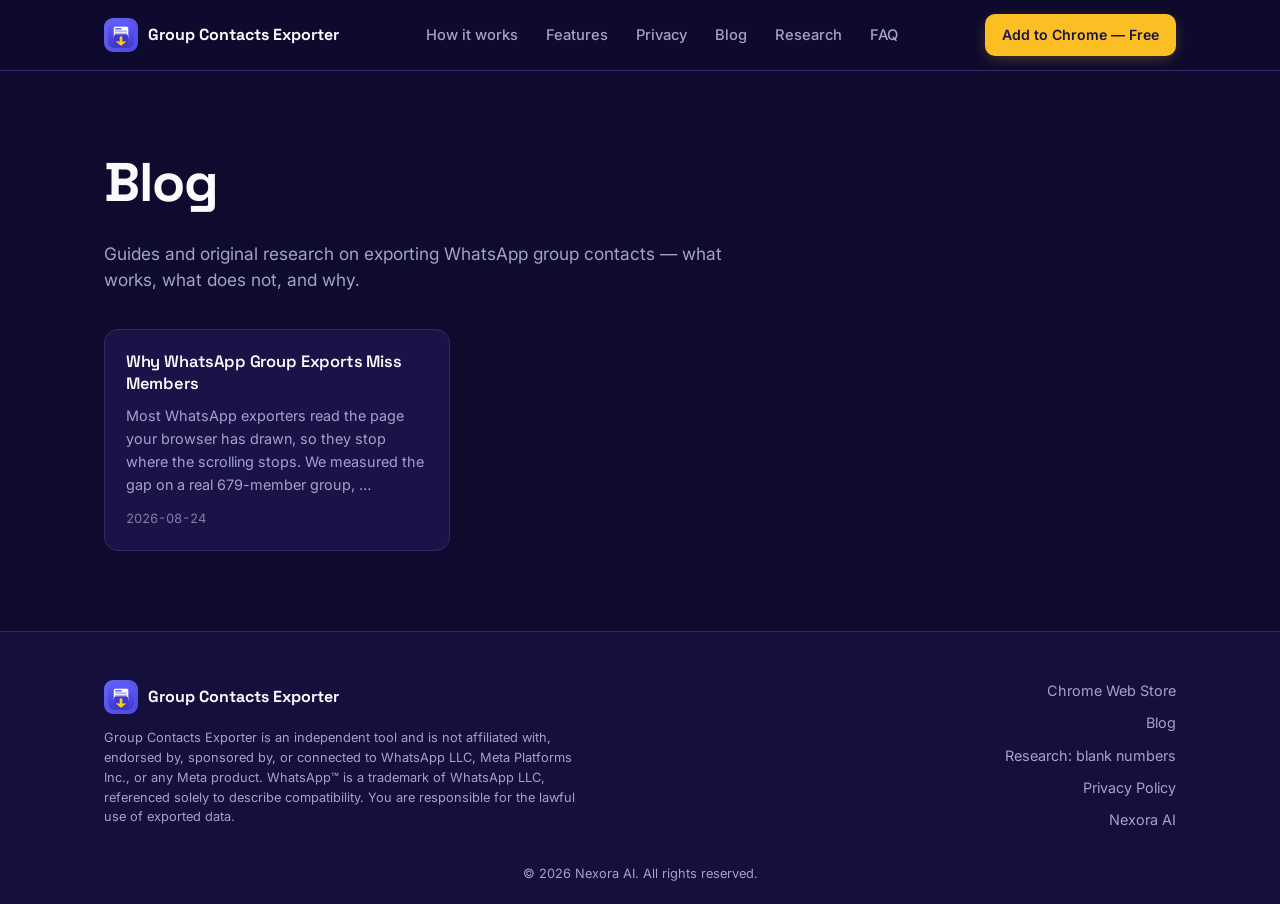
==== blog/index.html @ 2513cbe2 "Add content pipeline, llms.txt, and retarget homepage to the measured keyword cluster Competitor ben" ====
<!DOCTYPE html>
<html lang="en">
<head>
  <meta charset="UTF-8" />
  <meta name="viewport" content="width=device-width, initial-scale=1.0" />
  <title>Blog — Group Contacts Exporter</title>
  <meta name="description" content="Guides and original research on exporting WhatsApp group contacts — what works, what does not, and why." />
  <meta name="robots" content="index, follow" />
  <link rel="canonical" href="https://groupexporter.nexoraai.co.in/blog/" />

  <meta property="og:type" content="article" />
  <meta property="og:site_name" content="Group Contacts Exporter" />
  <meta property="og:title" content="Blog — Group Contacts Exporter" />
  <meta property="og:description" content="Guides and original research on exporting WhatsApp group contacts — what works, what does not, and why." />
  <meta property="og:url" content="https://groupexporter.nexoraai.co.in/blog/" />
  <meta property="og:image" content="https://groupexporter.nexoraai.co.in/assets/banner-social.webp" />
  <meta property="article:published_time" content="2026-08-24" />
  <meta property="article:modified_time" content="2026-08-24" />
  <meta name="twitter:card" content="summary_large_image" />
  <meta name="twitter:title" content="Blog" />
  <meta name="twitter:description" content="Guides and original research on exporting WhatsApp group contacts — what works, what does not, and why." />
  <meta name="twitter:image" content="https://groupexporter.nexoraai.co.in/assets/banner-social.webp" />

  <link rel="icon" href="/assets/icon.webp" type="image/webp" />
  <link rel="preconnect" href="https://fonts.googleapis.com" />
  <link rel="preconnect" href="https://fonts.gstatic.com" crossorigin />
  <link href="https://fonts.googleapis.com/css2?family=Inter:wght@400;500;600;700;800&family=Space+Grotesk:wght@600;700&display=swap" rel="stylesheet" />
  <link rel="stylesheet" href="/css/style.css" />
  <link rel="stylesheet" href="/css/post.css" />

  <script type="application/ld+json">
  {
    "@context": "https://schema.org",
    "@type": "Blog",
    "headline": "Blog",
    "description": "Guides and original research on exporting WhatsApp group contacts — what works, what does not, and why.",
    "url": "https://groupexporter.nexoraai.co.in/blog/",
    "image": "https://groupexporter.nexoraai.co.in/assets/banner-social.webp",
    "datePublished": "2026-08-24",
    "dateModified": "2026-08-24",
    "author": {
      "@type": "Organization",
      "name": "Nexora AI",
      "url": "https://nexoraai.co.in"
    },
    "publisher": {
      "@type": "Organization",
      "name": "Nexora AI",
      "url": "https://nexoraai.co.in"
    },
    "mainEntityOfPage": {
      "@type": "WebPage",
      "@id": "https://groupexporter.nexoraai.co.in/blog/"
    }
  }
  </script>
  <script type="application/ld+json">
  {
    "@context": "https://schema.org",
    "@type": "BreadcrumbList",
    "itemListElement": [
      {
        "@type": "ListItem",
        "position": 1,
        "name": "Home",
        "item": "https://groupexporter.nexoraai.co.in/"
      },
      {
        "@type": "ListItem",
        "position": 2,
        "name": "Blog",
        "item": "https://groupexporter.nexoraai.co.in/blog/"
      }
    ]
  }
  </script>
</head>
<body>

  <a class="skip-link" href="#main">Skip to main content</a>

  <header class="site-header">
    <div class="container nav-inner">
      <a href="/" class="brand" aria-label="Group Contacts Exporter home">
        <span class="brand-mark"><img src="/assets/icon.webp" alt="" width="34" height="34" /></span>
        <span class="brand-name">Group Contacts Exporter</span>
      </a>
      <nav class="nav-links" aria-label="Primary">
        <a href="/#how-it-works">How it works</a>
        <a href="/#features">Features</a>
        <a href="/#privacy">Privacy</a>
        <a href="/blog/">Blog</a>
        <a href="/whatsapp-group-export-blank-numbers.html">Research</a>
        <a href="/#faq">FAQ</a>
      </nav>
      <a class="btn btn-primary btn-small" href="https://chromewebstore.google.com/detail/group-contacts-exporter-%E2%80%94/kmegeibfadlmgejfedidcamnbljekkkp" target="_blank" rel="noopener">Add to Chrome — Free</a>
    </div>
  </header>

  <main id="main">
    <section class="section">
      <div class="container">
        <h1>Blog</h1>
        <p class="lede">Guides and original research on exporting WhatsApp group contacts — what works, what does not, and why.</p>
        <div class="post-grid"><a class="post-card" href="/blog/whatsapp-group-export-missing-members.html"><h3>Why WhatsApp Group Exports Miss Members</h3><p>Most WhatsApp exporters read the page your browser has drawn, so they stop where the scrolling stops. We measured the gap on a real 679-member group, …</p><span class="post-date">2026-08-24</span></a></div>
      </div>
    </section>
  </main>
  <footer class="site-footer">
    <div class="container footer-inner">
      <div>
        <a href="/" class="brand">
          <span class="brand-mark"><img src="/assets/icon.webp" alt="" width="34" height="34" /></span>
          <span class="brand-name">Group Contacts Exporter</span>
        </a>
        <p class="footer-disclaimer">
          Group Contacts Exporter is an independent tool and is not affiliated with, endorsed by, sponsored by, or connected to WhatsApp LLC, Meta Platforms Inc., or any Meta product. WhatsApp™ is a trademark of WhatsApp LLC, referenced solely to describe compatibility. You are responsible for the lawful use of exported data.
        </p>
      </div>
      <div class="footer-links">
        <a href="https://chromewebstore.google.com/detail/group-contacts-exporter-%E2%80%94/kmegeibfadlmgejfedidcamnbljekkkp" target="_blank" rel="noopener">Chrome Web Store</a>
        <a href="/blog/">Blog</a>
        <a href="/whatsapp-group-export-blank-numbers.html">Research: blank numbers</a>
        <a href="/privacy-policy.html">Privacy Policy</a>
        <a href="https://nexoraai.co.in" target="_blank" rel="noopener">Nexora AI</a>
      </div>
    </div>
    <p class="footer-copy">&copy; <span id="year"></span> Nexora AI. All rights reserved.</p>
  </footer>

  <script>document.getElementById('year').textContent = new Date().getFullYear();</script>
</body>
</html>
---- css/style.css ----
:root {
  --bg: #0e0b2e;
  --bg-alt: #150f3d;
  --surface: #1a1347;
  --border: #322a63;
  --text: #e6e3fb;
  --text-dim: #a5a0cc;
  --accent: #fbbf24;
  --accent-2: #818cf8;
  --accent-grad: linear-gradient(135deg, #6366f1, #4f46e5);
  --radius: 14px;
  --max-w: 1120px;
  --font-heading: "Space Grotesk", "Inter", system-ui, sans-serif;
  --font-body: "Inter", system-ui, sans-serif;
}

* { box-sizing: border-box; }

html { scroll-behavior: smooth; }

body {
  margin: 0;
  background: var(--bg);
  color: var(--text);
  font-family: var(--font-body);
  line-height: 1.55;
  -webkit-font-smoothing: antialiased;
}

h1, h2, h3 {
  font-family: var(--font-heading);
  color: #f8fafc;
  line-height: 1.15;
  letter-spacing: -0.02em;
  margin: 0 0 0.5em;
}

h1 { font-size: clamp(2.1rem, 4.8vw, 3.4rem); font-weight: 700; }
h2 { font-size: clamp(1.6rem, 3vw, 2.3rem); font-weight: 700; letter-spacing: -0.015em; }
h3 { font-size: 1.15rem; font-weight: 600; letter-spacing: -0.01em; }

p { color: var(--text-dim); margin: 0 0 1em; }

a { color: inherit; text-decoration: none; }

.container {
  max-width: var(--max-w);
  margin: 0 auto;
  padding: 0 24px;
}

.skip-link {
  position: absolute;
  left: -9999px;
  top: 0;
  background: var(--accent);
  color: #02150a;
  padding: 10px 16px;
  border-radius: 8px;
  z-index: 100;
}
.skip-link:focus { left: 16px; top: 16px; }

/* Header */
.site-header {
  position: sticky;
  top: 0;
  z-index: 50;
  backdrop-filter: blur(10px);
  background: rgba(14, 11, 46, 0.8);
  border-bottom: 1px solid var(--border);
}

.nav-inner {
  display: flex;
  align-items: center;
  justify-content: space-between;
  gap: 24px;
  padding-top: 14px;
  padding-bottom: 14px;
}

.brand {
  display: flex;
  align-items: center;
  gap: 10px;
  font-family: var(--font-heading);
  font-weight: 700;
  color: #f8fafc;
  white-space: nowrap;
}

.brand-mark {
  display: inline-flex;
  align-items: center;
  justify-content: center;
  width: 34px;
  height: 34px;
  border-radius: 9px;
  overflow: hidden;
  background: var(--accent-grad);
  color: #fff;
  font-size: 0.8rem;
  font-weight: 800;
  letter-spacing: -0.02em;
}
.brand-mark img { width: 100%; height: 100%; object-fit: cover; }

.nav-links {
  display: flex;
  gap: 28px;
  flex: 1;
  justify-content: center;
}

.nav-links a {
  color: var(--text-dim);
  font-size: 0.92rem;
  font-weight: 500;
  transition: color 0.15s ease;
}
.nav-links a:hover { color: var(--text); }

/* Buttons */
.btn {
  display: inline-flex;
  align-items: center;
  justify-content: center;
  gap: 8px;
  border-radius: 10px;
  font-weight: 600;
  cursor: pointer;
  border: 1px solid transparent;
  transition: transform 0.15s ease, box-shadow 0.15s ease, background 0.15s ease;
  white-space: nowrap;
}

.btn-primary {
  background: var(--accent);
  color: #1a1347;
  box-shadow: 0 4px 16px -4px rgba(251, 191, 36, 0.35);
}
.btn-primary:hover { transform: translateY(-2px); box-shadow: 0 10px 28px -6px rgba(251, 191, 36, 0.5); }
.btn-primary:active { transform: translateY(0); box-shadow: 0 4px 12px -4px rgba(251, 191, 36, 0.4); }

.btn-ghost {
  background: transparent;
  color: var(--text);
  border-color: var(--border);
}
.btn-ghost:hover { border-color: var(--accent-2); color: #fff; transform: translateY(-2px); }
.btn-ghost:active { transform: translateY(0); }

.btn-small { padding: 9px 16px; font-size: 0.88rem; }
.btn-large { padding: 14px 26px; font-size: 1rem; }

/* Hero */
.hero {
  padding: 64px 0 48px;
  background:
    radial-gradient(circle at 15% 20%, rgba(99, 102, 241, 0.2), transparent 45%),
    radial-gradient(circle at 85% 10%, rgba(251, 191, 36, 0.12), transparent 45%);
}

.hero-inner {
  display: grid;
  grid-template-columns: 1.05fr 0.95fr;
  gap: 48px;
  align-items: center;
}

.eyebrow {
  color: var(--accent);
  font-weight: 700;
  font-size: 0.82rem;
  letter-spacing: 0.06em;
  text-transform: uppercase;
  margin-bottom: 14px;
}

.hero-sub { font-size: 1.08rem; max-width: 52ch; }

.hero-cta {
  display: flex;
  flex-wrap: wrap;
  gap: 14px;
  margin: 28px 0 22px;
}

.trust-row {
  display: flex;
  flex-wrap: wrap;
  gap: 10px 22px;
  list-style: none;
  padding: 0;
  margin: 0;
  color: var(--text-dim);
  font-size: 0.9rem;
}
.trust-row li { display: flex; align-items: center; gap: 8px; }
.trust-row li::before {
  content: "✓";
  color: var(--accent);
  font-weight: 800;
}

/* Hero visual */
.hero-visual { display: flex; justify-content: center; align-items: center; }

/* App popup mockup (live HTML/CSS, matches the real extension UI) */
.app-mock {
  width: 100%;
  max-width: 360px;
  background: var(--accent-grad);
  border-radius: 20px;
  padding: 22px;
  box-shadow: 0 30px 80px -20px rgba(0,0,0,0.6);
}
.app-mock-head {
  display: flex;
  align-items: center;
  gap: 10px;
  color: #fff;
  margin-bottom: 16px;
}
.app-mock-icon {
  width: 30px;
  height: 30px;
  border-radius: 8px;
  overflow: hidden;
  flex-shrink: 0;
  box-shadow: 0 2px 8px rgba(0,0,0,0.25);
}
.app-mock-icon img { width: 100%; height: 100%; display: block; }
.app-mock-head strong { display: block; font-family: var(--font-heading); font-size: 1rem; }
.app-mock-head span { display: block; font-size: 0.72rem; color: rgba(255,255,255,0.75); }

.app-mock-body { display: flex; flex-direction: column; gap: 10px; }

.app-field {
  background: #fff;
  border-radius: 10px;
  padding: 10px 14px;
  display: flex;
  flex-direction: column;
  gap: 2px;
}
.app-field-label { font-size: 0.68rem; color: #8b87a8; }
.app-field-value { font-size: 0.88rem; font-weight: 700; color: #3730a3; }

.app-status {
  background: #fff;
  border-radius: 10px;
  padding: 10px 14px;
  display: flex;
  align-items: flex-start;
  gap: 10px;
  font-size: 0.78rem;
  color: #1e1b4b;
  font-weight: 600;
  line-height: 1.4;
}
.app-check {
  width: 22px;
  height: 22px;
  min-width: 22px;
  border-radius: 50%;
  background: #e0e0fb;
  color: #4f46e5;
  display: flex;
  align-items: center;
  justify-content: center;
  font-size: 0.7rem;
  font-weight: 800;
}

.app-picker {
  background: #fff;
  border-radius: 10px;
  padding: 12px 14px;
}
.app-picker-head {
  display: flex;
  justify-content: space-between;
  font-size: 0.65rem;
  font-weight: 700;
  color: #8b87a8;
  letter-spacing: 0.03em;
  margin-bottom: 8px;
}
.app-refresh { color: #4f46e5; }
.app-search {
  background: #f4f3fb;
  border: 1px solid #e5e3f5;
  border-radius: 7px;
  padding: 7px 10px;
  font-size: 0.76rem;
  color: #a5a0cc;
  margin-bottom: 8px;
}
.app-select {
  border: 1px solid #e5e3f5;
  border-radius: 7px;
  padding: 7px 10px;
  font-size: 0.76rem;
  font-weight: 700;
  color: #3730a3;
  display: flex;
  justify-content: space-between;
  margin-bottom: 8px;
}
.app-select span { color: #8b87a8; font-weight: 400; }
.app-note { font-size: 0.65rem; color: #8b87a8; line-height: 1.4; margin: 0 0 8px; }
.app-check-row {
  display: flex;
  align-items: center;
  gap: 8px;
  font-size: 0.76rem;
  color: #3f3a5c;
  margin-bottom: 6px;
}
.app-box {
  width: 14px;
  height: 14px;
  border: 1.5px solid #cfcbe8;
  border-radius: 4px;
  flex-shrink: 0;
}

.app-btn-primary {
  background: rgba(255,255,255,0.28);
  color: #fff;
  border: 1px solid rgba(255,255,255,0.35);
  border-radius: 10px;
  padding: 12px;
  text-align: center;
  font-weight: 700;
  font-size: 0.88rem;
}
.app-hint {
  color: rgba(255,255,255,0.7);
  font-size: 0.68rem;
  text-align: center;
  margin: 0;
}
.app-hint b { color: #fff; }
.app-btn-row { display: flex; gap: 8px; margin-top: 2px; }
.app-btn-coffee, .app-btn-feedback {
  flex: 1;
  text-align: center;
  border-radius: 9px;
  padding: 9px;
  font-size: 0.76rem;
  font-weight: 700;
}
.app-btn-coffee { background: var(--accent); color: #1a1347; }
.app-btn-feedback { background: rgba(255,255,255,0.18); color: #fff; }

.app-mock-wide { max-width: 420px; }
.app-progress {
  background: #fff;
  border-radius: 10px;
  padding: 10px 14px;
  text-align: center;
}
.app-progress-bar {
  height: 7px;
  border-radius: 4px;
  background: #eceafb;
  overflow: hidden;
  margin-bottom: 6px;
}
.app-progress-bar span {
  display: block;
  height: 100%;
  background: var(--accent-grad);
  border-radius: 4px;
}
.app-progress p { margin: 0; font-size: 0.72rem; color: #8b87a8; }
.app-stat-row { display: flex; gap: 10px; }
.app-stat {
  flex: 1;
  background: #fff;
  border-radius: 10px;
  padding: 10px 14px;
  text-align: center;
}
.app-stat span { display: block; font-size: 0.68rem; color: #8b87a8; margin-bottom: 2px; }
.app-stat b { display: block; font-size: 1.3rem; color: #4f46e5; font-family: var(--font-heading); }

/* Who strip */
.who-strip {
  border-top: 1px solid var(--border);
  border-bottom: 1px solid var(--border);
  padding: 18px 0;
  background: var(--bg-alt);
}
.who-strip-inner {
  display: flex;
  flex-wrap: wrap;
  justify-content: center;
  gap: 14px 32px;
  color: var(--text-dim);
  font-size: 0.86rem;
  font-weight: 500;
}
.who-item {
  display: flex;
  align-items: center;
  gap: 8px;
}
.who-item svg {
  width: 18px;
  height: 18px;
  color: var(--accent-2);
  flex-shrink: 0;
}

/* Proof strip */
.proof-strip {
  border-bottom: 1px solid var(--border);
  padding: 36px 0;
  background: var(--bg);
}
.proof-inner {
  display: grid;
  grid-template-columns: repeat(4, 1fr);
  gap: 24px;
}
.proof-item {
  text-align: center;
  padding: 0 12px;
}
.proof-num {
  display: block;
  font-family: var(--font-heading);
  font-size: 2rem;
  font-weight: 700;
  background: var(--accent-grad);
  -webkit-background-clip: text;
  background-clip: text;
  -webkit-text-fill-color: transparent;
  color: var(--accent-2);
  margin-bottom: 6px;
}
.proof-label {
  display: block;
  font-size: 0.82rem;
  color: var(--text-dim);
  line-height: 1.4;
}

/* Sections */
.section { padding: 80px 0; position: relative; }
.section-alt {
  background:
    radial-gradient(circle at 1px 1px, rgba(129, 140, 248, 0.16) 1px, transparent 0),
    var(--bg-alt);
  background-size: 28px 28px;
}
.section-sub { font-size: 1.02rem; margin-bottom: 40px; max-width: 56ch; }

/* How it works */
.how-grid {
  display: grid;
  grid-template-columns: 1.1fr 0.9fr;
  gap: 48px;
  align-items: center;
}
.how-shot { max-width: 100%; }

/* Steps */
.steps {
  list-style: none;
  margin: 0;
  padding: 0;
  display: grid;
  grid-template-columns: repeat(4, 1fr);
  gap: 24px;
}
.steps-stacked { grid-template-columns: 1fr; gap: 16px; }
.step {
  background: var(--surface);
  border: 1px solid var(--border);
  border-radius: var(--radius);
  padding: 24px 20px;
  transition: transform 0.2s ease, border-color 0.2s ease, box-shadow 0.2s ease;
}
.step:hover {
  transform: translateY(-3px);
  border-color: var(--accent-2);
  box-shadow: 0 12px 30px -14px rgba(99, 102, 241, 0.5);
}
.step-num {
  display: inline-flex;
  align-items: center;
  justify-content: center;
  width: 34px;
  height: 34px;
  border-radius: 9px;
  background: var(--accent-grad);
  color: #fff;
  font-weight: 800;
  font-family: var(--font-heading);
  margin-bottom: 14px;
}
.step p { margin: 0; font-size: 0.92rem; }

/* Features */
.feature-grid {
  display: grid;
  grid-template-columns: repeat(3, 1fr);
  gap: 20px;
}
.feature-card {
  background: var(--surface);
  border: 1px solid var(--border);
  border-radius: var(--radius);
  padding: 26px 22px;
  transition: transform 0.2s ease, border-color 0.2s ease, box-shadow 0.2s ease;
}
.feature-card:hover {
  transform: translateY(-3px);
  border-color: var(--accent-2);
  box-shadow: 0 12px 30px -14px rgba(99, 102, 241, 0.5);
}
.feature-card p { margin: 0; font-size: 0.92rem; }
.feature-card-media img {
  width: 100%;
  height: auto;
  border-radius: 10px;
  margin-bottom: 16px;
  display: block;
}

/* Stat mockup (big-number card) */
.stat-mock {
  background: var(--bg);
  border: 1px solid var(--border);
  border-radius: 10px;
  padding: 18px 16px;
  margin-bottom: 16px;
}
.stat-mock-num {
  display: block;
  font-family: var(--font-heading);
  font-size: 2.4rem;
  font-weight: 700;
  color: var(--accent-2);
  line-height: 1;
}
.stat-mock-label { display: block; font-size: 0.76rem; color: var(--text-dim); margin: 4px 0 12px; }
.stat-mock-pills { display: flex; flex-wrap: wrap; gap: 6px; }
.stat-mock-pills span {
  background: var(--surface);
  border: 1px solid var(--border);
  border-radius: 999px;
  padding: 4px 10px;
  font-size: 0.7rem;
  color: var(--text);
}

/* CSV table mockup */
.csv-mock {
  width: 100%;
  border-collapse: collapse;
  margin-bottom: 16px;
  border-radius: 10px;
  overflow: hidden;
  font-size: 0.74rem;
}
.csv-mock th {
  background: var(--accent-grad);
  color: #fff;
  text-align: left;
  padding: 8px 10px;
  font-weight: 700;
}
.csv-mock td {
  background: var(--bg);
  padding: 7px 10px;
  color: var(--text-dim);
  border-top: 1px solid var(--border);
}
.csv-mock td:first-child { color: var(--text); font-weight: 600; }

/* Privacy */
.privacy-section { background: var(--bg-alt); }
.privacy-inner {
  display: grid;
  grid-template-columns: 1.1fr 0.9fr;
  gap: 48px;
  align-items: center;
}
.shield-mock {
  display: flex;
  justify-content: center;
}
.shield-mock svg {
  width: 100%;
  max-width: 220px;
  height: auto;
  filter: drop-shadow(0 20px 40px rgba(99, 102, 241, 0.3));
}
.privacy-list {
  list-style: none;
  padding: 0;
  margin: 0 0 20px;
  display: grid;
  gap: 10px;
  color: var(--text);
  font-weight: 500;
  font-size: 0.94rem;
}
.privacy-list li { display: flex; gap: 10px; align-items: flex-start; }
.privacy-list li::before { content: "🔒"; }

.link-underline {
  color: var(--accent-2);
  font-weight: 600;
  text-decoration: underline;
  text-underline-offset: 4px;
}

/* FAQ */
.faq-list { display: grid; gap: 12px; max-width: 760px; }
.faq-item {
  background: var(--surface);
  border: 1px solid var(--border);
  border-radius: 12px;
  padding: 16px 20px;
}
.faq-item summary {
  cursor: pointer;
  font-weight: 600;
  color: #f8fafc;
  list-style: none;
}
.faq-item summary::-webkit-details-marker { display: none; }
.faq-item summary::after {
  content: "+";
  float: right;
  color: var(--accent);
  font-weight: 800;
}
.faq-item[open] summary::after { content: "−"; }
.faq-item p { margin: 12px 0 0; font-size: 0.94rem; }

/* Contact / feedback form */
.contact-inner {
  display: grid;
  grid-template-columns: 0.85fr 1.15fr;
  gap: 48px;
  align-items: start;
}
.contact-form {
  background: var(--surface);
  border: 1px solid var(--border);
  border-radius: var(--radius);
  padding: 28px;
  display: flex;
  flex-direction: column;
  gap: 16px;
}
.contact-row {
  display: grid;
  grid-template-columns: 1fr 1fr;
  gap: 16px;
}
.contact-form label {
  display: flex;
  flex-direction: column;
  gap: 6px;
  font-size: 0.82rem;
  color: var(--text-dim);
  font-weight: 600;
}
.contact-form input,
.contact-form select,
.contact-form textarea {
  background: var(--bg);
  border: 1px solid var(--border);
  border-radius: 9px;
  padding: 10px 12px;
  color: var(--text);
  font-family: var(--font-body);
  font-size: 0.9rem;
  resize: vertical;
}
.contact-form input:focus,
.contact-form select:focus,
.contact-form textarea:focus {
  outline: none;
  border-color: var(--accent-2);
}
.contact-form .btn { align-self: flex-start; }
.contact-status {
  font-size: 0.82rem;
  color: var(--text-dim);
  margin: 0;
  min-height: 1.2em;
}
.contact-status-success { color: #4ade80; }
.contact-status-error { color: #f87171; }

/* Final CTA */
.final-cta {
  padding: 90px 0;
  text-align: center;
  background:
    radial-gradient(circle at 50% 0%, rgba(99, 102, 241, 0.22), transparent 60%);
  border-top: 1px solid var(--border);
}
.final-cta-inner { max-width: 620px; margin: 0 auto; }
.final-cta p { margin-bottom: 30px; font-size: 1.05rem; }

/* Footer */
.site-footer {
  border-top: 1px solid var(--border);
  padding: 48px 0 20px;
  background: var(--bg-alt);
}
.footer-inner {
  display: grid;
  grid-template-columns: 1.4fr 1fr;
  gap: 40px;
  margin-bottom: 24px;
}
.footer-disclaimer {
  margin-top: 14px;
  font-size: 0.8rem;
  color: var(--text-dim);
  max-width: 60ch;
}
.footer-links {
  display: flex;
  flex-direction: column;
  gap: 10px;
  align-items: flex-end;
  font-size: 0.9rem;
  color: var(--text-dim);
}
.footer-links a:hover { color: var(--text); }
.footer-copy {
  text-align: center;
  font-size: 0.8rem;
  color: var(--text-dim);
  margin: 0;
}

/* Responsive */
@media (max-width: 920px) {
  .hero-inner { grid-template-columns: 1fr; }
  .hero-visual { order: -1; }
  .how-grid { grid-template-columns: 1fr; }
  .how-shot { order: -1; max-width: 420px; margin: 0 auto; }
  .privacy-inner { grid-template-columns: 1fr; }
  .shield-mock { order: -1; }
  .steps { grid-template-columns: repeat(2, 1fr); }
  .feature-grid { grid-template-columns: repeat(2, 1fr); }
  .proof-inner { grid-template-columns: repeat(2, 1fr); gap: 28px 16px; }
  .contact-inner { grid-template-columns: 1fr; }
  .footer-inner { grid-template-columns: 1fr; }
  .footer-links { align-items: flex-start; }
}

@media (max-width: 640px) {
  .nav-links { display: none; }
  .steps { grid-template-columns: 1fr; }
  .feature-grid { grid-template-columns: 1fr; }
  .proof-inner { grid-template-columns: 1fr; }
  .contact-row { grid-template-columns: 1fr; }
  .who-strip-inner { gap: 10px 16px; }
}
---- css/post.css ----
/* post.css — long-form article and blog index styles.
   Loads after style.css and reuses its tokens. Generated pages only. */

.prose { max-width: 760px; margin: 0 auto; }

.prose p,
.prose li { color: var(--text-dim); line-height: 1.75; }

.prose h2 {
  font-family: var(--font-heading);
  color: var(--text);
  margin: 2.6rem 0 .8rem;
  font-size: clamp(1.4rem, 2.4vw, 1.6rem);
  scroll-margin-top: 90px;
}

.prose h3 {
  font-family: var(--font-heading);
  color: var(--text);
  margin: 1.9rem 0 .6rem;
  font-size: 1.14rem;
}

.prose strong { color: var(--text); }

.prose code {
  background: var(--surface);
  border: 1px solid var(--border);
  border-radius: 5px;
  padding: .1em .4em;
  font-size: .9em;
}

.prose ul,
.prose ol { padding-left: 1.2rem; margin: 1rem 0; }
.prose li { margin: .45rem 0; }

.prose-rule {
  border: 0;
  border-top: 1px solid var(--border);
  margin: 2.6rem 0;
}

/* Breadcrumb + byline ---------------------------------------------------- */

.crumbs {
  font-size: .87rem;
  color: var(--text-dim);
  margin-bottom: 1.1rem;
}
.crumbs a { color: var(--accent-2); }
.crumbs a:hover { text-decoration: underline; }
.crumbs span { opacity: .5; margin: 0 .35rem; }

.meta-line {
  color: var(--text-dim);
  font-size: .9rem;
  margin-bottom: 1.8rem;
}

.lede {
  color: var(--text-dim);
  font-size: 1.08rem;
  max-width: 660px;
  margin-bottom: 2.2rem;
}

/* Tables ----------------------------------------------------------------- */

.data-table-wrap {
  overflow-x: auto;
  margin: 1.5rem 0;
  -webkit-overflow-scrolling: touch;
}

.data-table {
  width: 100%;
  border-collapse: collapse;
  font-size: .94rem;
  min-width: 460px;
}

.data-table th,
.data-table td {
  padding: .7rem .9rem;
  text-align: left;
  border-bottom: 1px solid var(--border);
  vertical-align: top;
}

.data-table th {
  color: var(--text);
  font-family: var(--font-heading);
  font-size: .8rem;
  text-transform: uppercase;
  letter-spacing: .045em;
  white-space: nowrap;
}

.data-table td { color: var(--text-dim); }
.data-table tbody tr:last-child td { border-bottom: 0; }

/* Pull quote / key point ------------------------------------------------- */

.keytake {
  background: var(--surface);
  border: 1px solid var(--border);
  border-left: 3px solid var(--accent);
  border-radius: var(--radius);
  padding: 1.15rem 1.4rem;
  margin: 1.8rem 0;
}

.keytake p {
  color: var(--text);
  margin: 0;
  font-size: 1.02rem;
  line-height: 1.65;
}

/* In-article CTA --------------------------------------------------------- */

.post-cta {
  background: var(--bg-alt);
  border: 1px solid var(--border);
  border-radius: var(--radius);
  padding: 1.7rem;
  margin: 2.8rem 0;
  text-align: center;
}

.post-cta p {
  color: var(--text);
  max-width: 52ch;
  margin: 0 auto 1.2rem;
}

/* Post grid — blog index and related ------------------------------------- */

.post-grid {
  display: grid;
  grid-template-columns: repeat(auto-fill, minmax(268px, 1fr));
  gap: 1.1rem;
  margin: 1.5rem 0 0;
}

.post-card {
  display: block;
  background: var(--surface);
  border: 1px solid var(--border);
  border-radius: var(--radius);
  padding: 1.3rem;
  transition: border-color .18s ease, transform .18s ease;
}

.post-card:hover {
  border-color: var(--accent-2);
  transform: translateY(-2px);
}

.post-card h3 {
  margin: 0 0 .5rem;
  font-size: 1.03rem;
  line-height: 1.35;
}

.post-card p {
  margin: 0;
  font-size: .9rem;
  color: var(--text-dim);
  line-height: 1.6;
}

.post-date {
  display: block;
  margin-top: .85rem;
  font-size: .8rem;
  color: var(--text-dim);
  opacity: .75;
  font-variant-numeric: tabular-nums;
}

/* The generated FAQ block sits inside .prose, which is narrower than the
   homepage section it was designed for. */
.prose .faq-list { margin-top: 1rem; }

@media (max-width: 640px) {
  .post-cta { padding: 1.3rem; }
  .prose h2 { margin-top: 2.1rem; }
}
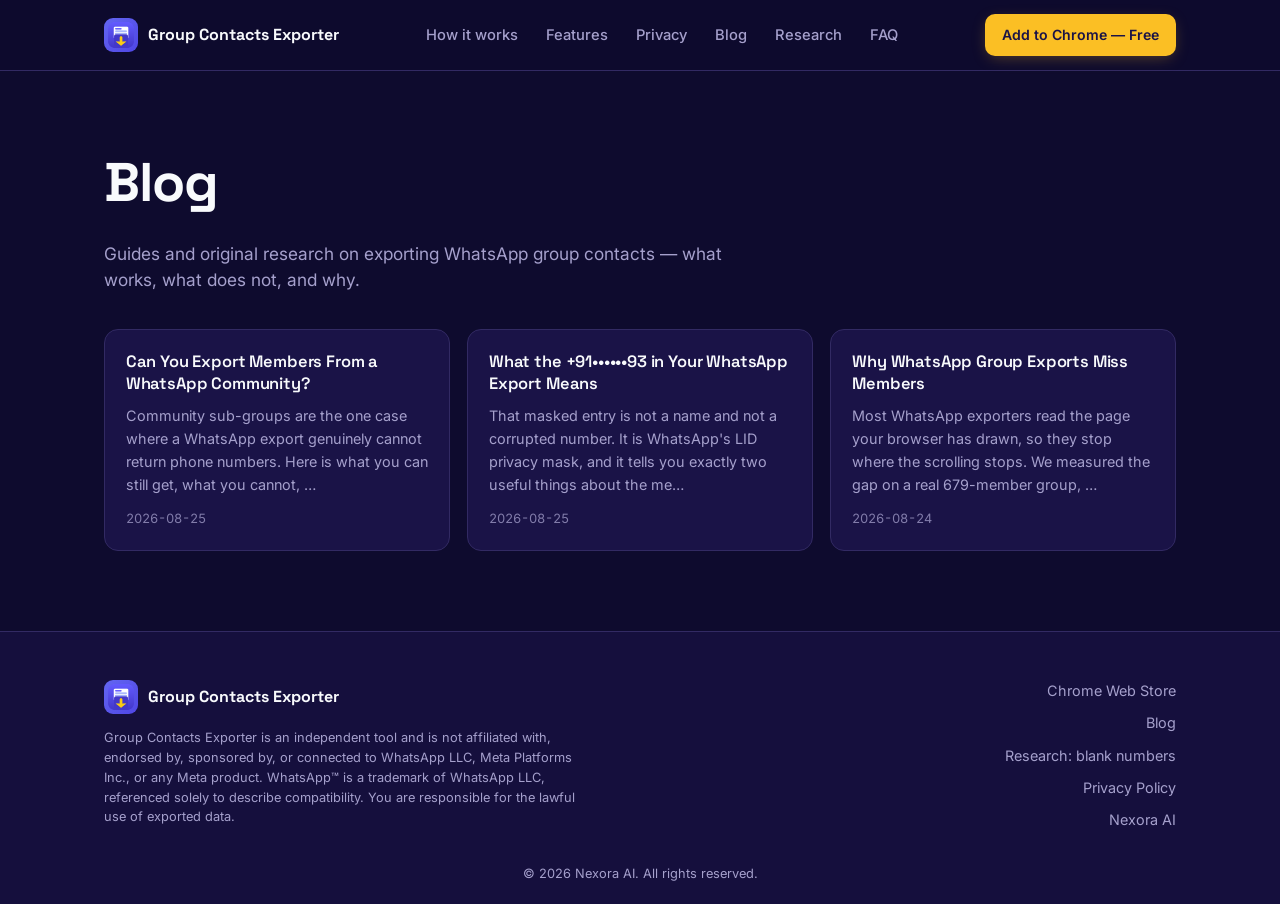
==== commit 5c18c32d: "Add two moat posts on the LID privacy mask and WhatsApp Communities Both run on the IndexedDB census" ====
--- a/blog/index.html
+++ b/blog/index.html
@@ -14,8 +14,8 @@
   <meta property="og:description" content="Guides and original research on exporting WhatsApp group contacts — what works, what does not, and why." />
   <meta property="og:url" content="https://groupexporter.nexoraai.co.in/blog/" />
   <meta property="og:image" content="https://groupexporter.nexoraai.co.in/assets/banner-social.webp" />
-  <meta property="article:published_time" content="2026-08-24" />
-  <meta property="article:modified_time" content="2026-08-24" />
+  <meta property="article:published_time" content="2026-08-25" />
+  <meta property="article:modified_time" content="2026-08-25" />
   <meta name="twitter:card" content="summary_large_image" />
   <meta name="twitter:title" content="Blog" />
   <meta name="twitter:description" content="Guides and original research on exporting WhatsApp group contacts — what works, what does not, and why." />
@@ -36,8 +36,8 @@
     "description": "Guides and original research on exporting WhatsApp group contacts — what works, what does not, and why.",
     "url": "https://groupexporter.nexoraai.co.in/blog/",
     "image": "https://groupexporter.nexoraai.co.in/assets/banner-social.webp",
-    "datePublished": "2026-08-24",
-    "dateModified": "2026-08-24",
+    "datePublished": "2026-08-25",
+    "dateModified": "2026-08-25",
     "author": {
       "@type": "Organization",
       "name": "Nexora AI",
@@ -102,7 +102,7 @@
       <div class="container">
         <h1>Blog</h1>
         <p class="lede">Guides and original research on exporting WhatsApp group contacts — what works, what does not, and why.</p>
-        <div class="post-grid"><a class="post-card" href="/blog/whatsapp-group-export-missing-members.html"><h3>Why WhatsApp Group Exports Miss Members</h3><p>Most WhatsApp exporters read the page your browser has drawn, so they stop where the scrolling stops. We measured the gap on a real 679-member group, …</p><span class="post-date">2026-08-24</span></a></div>
+        <div class="post-grid"><a class="post-card" href="/blog/export-whatsapp-community-members.html"><h3>Can You Export Members From a WhatsApp Community?</h3><p>Community sub-groups are the one case where a WhatsApp export genuinely cannot return phone numbers. Here is what you can still get, what you cannot, …</p><span class="post-date">2026-08-25</span></a><a class="post-card" href="/blog/whatsapp-lid-privacy-mask.html"><h3>What the +91••••••93 in Your WhatsApp Export Means</h3><p>That masked entry is not a name and not a corrupted number. It is WhatsApp's LID privacy mask, and it tells you exactly two useful things about the me…</p><span class="post-date">2026-08-25</span></a><a class="post-card" href="/blog/whatsapp-group-export-missing-members.html"><h3>Why WhatsApp Group Exports Miss Members</h3><p>Most WhatsApp exporters read the page your browser has drawn, so they stop where the scrolling stops. We measured the gap on a real 679-member group, …</p><span class="post-date">2026-08-24</span></a></div>
       </div>
     </section>
   </main>
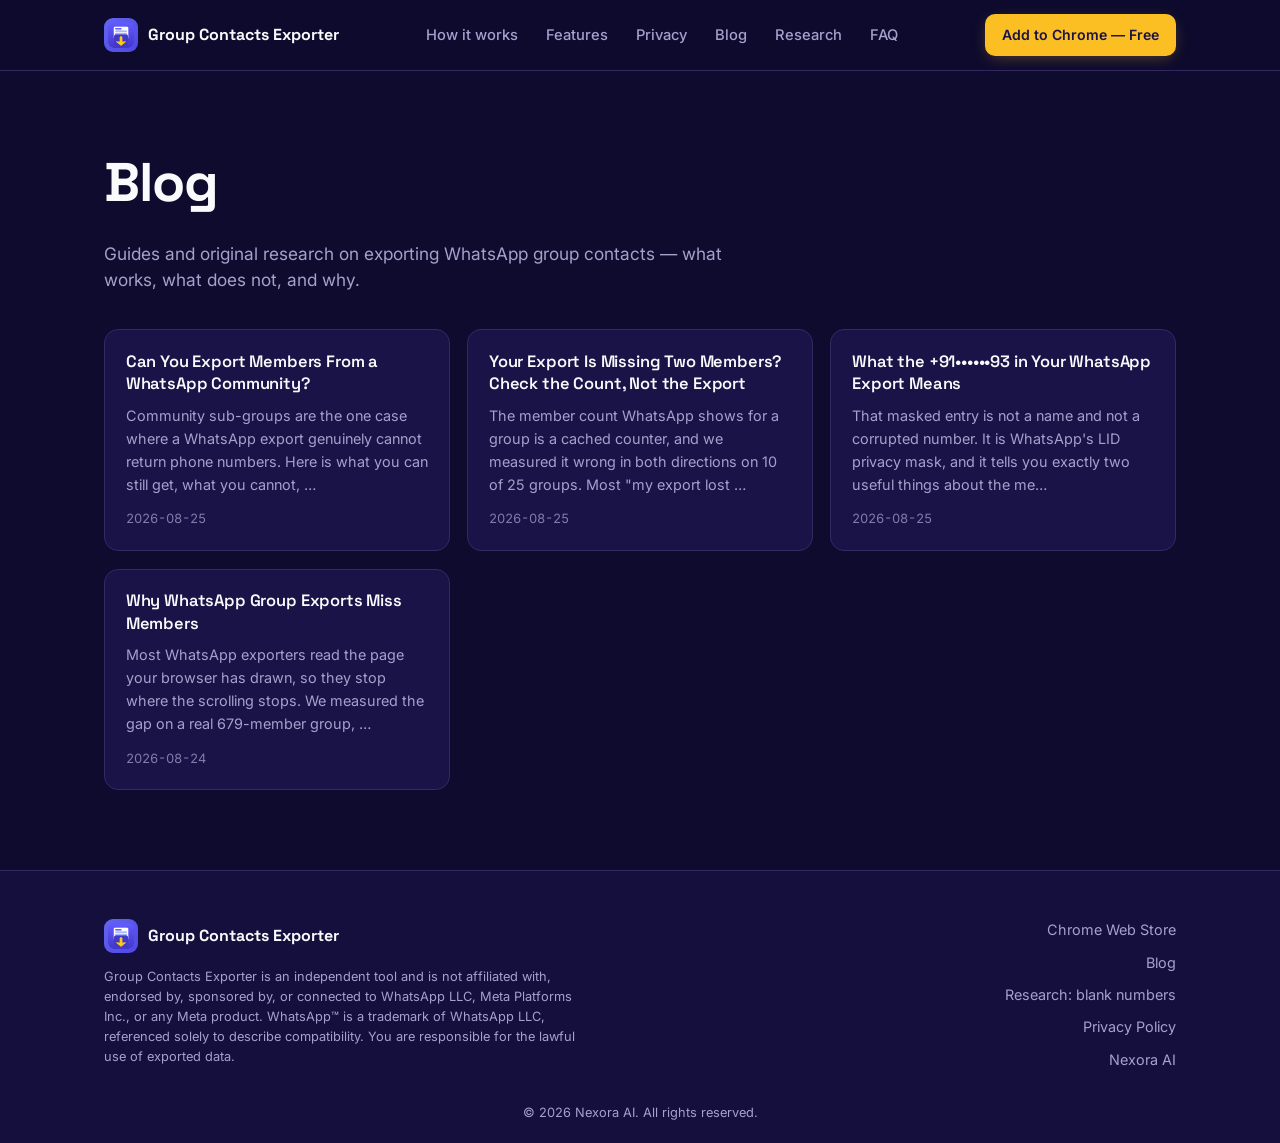
==== commit 6f9839cd: "Add moat post on the stale group-size counter Fourth Tier A page. WhatsApp's displayed member count " ====
--- a/blog/index.html
+++ b/blog/index.html
@@ -102,7 +102,7 @@
       <div class="container">
         <h1>Blog</h1>
         <p class="lede">Guides and original research on exporting WhatsApp group contacts — what works, what does not, and why.</p>
-        <div class="post-grid"><a class="post-card" href="/blog/export-whatsapp-community-members.html"><h3>Can You Export Members From a WhatsApp Community?</h3><p>Community sub-groups are the one case where a WhatsApp export genuinely cannot return phone numbers. Here is what you can still get, what you cannot, …</p><span class="post-date">2026-08-25</span></a><a class="post-card" href="/blog/whatsapp-lid-privacy-mask.html"><h3>What the +91••••••93 in Your WhatsApp Export Means</h3><p>That masked entry is not a name and not a corrupted number. It is WhatsApp's LID privacy mask, and it tells you exactly two useful things about the me…</p><span class="post-date">2026-08-25</span></a><a class="post-card" href="/blog/whatsapp-group-export-missing-members.html"><h3>Why WhatsApp Group Exports Miss Members</h3><p>Most WhatsApp exporters read the page your browser has drawn, so they stop where the scrolling stops. We measured the gap on a real 679-member group, …</p><span class="post-date">2026-08-24</span></a></div>
+        <div class="post-grid"><a class="post-card" href="/blog/export-whatsapp-community-members.html"><h3>Can You Export Members From a WhatsApp Community?</h3><p>Community sub-groups are the one case where a WhatsApp export genuinely cannot return phone numbers. Here is what you can still get, what you cannot, …</p><span class="post-date">2026-08-25</span></a><a class="post-card" href="/blog/whatsapp-group-member-count-wrong.html"><h3>Your Export Is Missing Two Members? Check the Count, Not the Export</h3><p>The member count WhatsApp shows for a group is a cached counter, and we measured it wrong in both directions on 10 of 25 groups. Most "my export lost …</p><span class="post-date">2026-08-25</span></a><a class="post-card" href="/blog/whatsapp-lid-privacy-mask.html"><h3>What the +91••••••93 in Your WhatsApp Export Means</h3><p>That masked entry is not a name and not a corrupted number. It is WhatsApp's LID privacy mask, and it tells you exactly two useful things about the me…</p><span class="post-date">2026-08-25</span></a><a class="post-card" href="/blog/whatsapp-group-export-missing-members.html"><h3>Why WhatsApp Group Exports Miss Members</h3><p>Most WhatsApp exporters read the page your browser has drawn, so they stop where the scrolling stops. We measured the gap on a real 679-member group, …</p><span class="post-date">2026-08-24</span></a></div>
       </div>
     </section>
   </main>
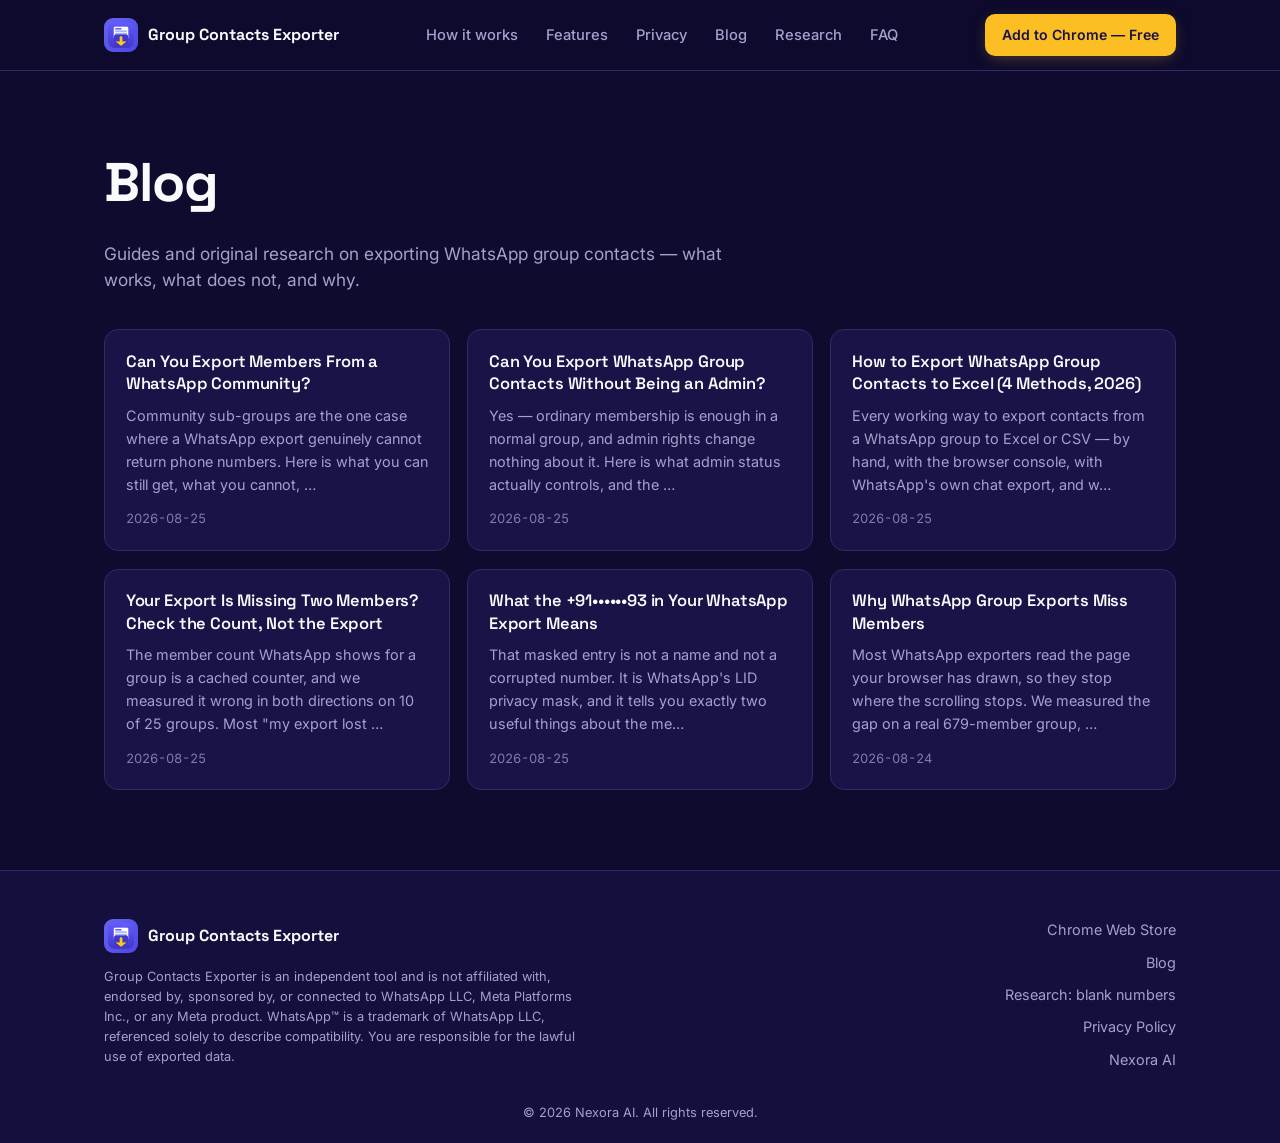
==== commit 71858b4b: "Add the two how-to pages that should have come first Correcting a sequencing error. CONTENT_PLAN.md " ====
--- a/blog/index.html
+++ b/blog/index.html
@@ -102,7 +102,7 @@
       <div class="container">
         <h1>Blog</h1>
         <p class="lede">Guides and original research on exporting WhatsApp group contacts — what works, what does not, and why.</p>
-        <div class="post-grid"><a class="post-card" href="/blog/export-whatsapp-community-members.html"><h3>Can You Export Members From a WhatsApp Community?</h3><p>Community sub-groups are the one case where a WhatsApp export genuinely cannot return phone numbers. Here is what you can still get, what you cannot, …</p><span class="post-date">2026-08-25</span></a><a class="post-card" href="/blog/whatsapp-group-member-count-wrong.html"><h3>Your Export Is Missing Two Members? Check the Count, Not the Export</h3><p>The member count WhatsApp shows for a group is a cached counter, and we measured it wrong in both directions on 10 of 25 groups. Most "my export lost …</p><span class="post-date">2026-08-25</span></a><a class="post-card" href="/blog/whatsapp-lid-privacy-mask.html"><h3>What the +91••••••93 in Your WhatsApp Export Means</h3><p>That masked entry is not a name and not a corrupted number. It is WhatsApp's LID privacy mask, and it tells you exactly two useful things about the me…</p><span class="post-date">2026-08-25</span></a><a class="post-card" href="/blog/whatsapp-group-export-missing-members.html"><h3>Why WhatsApp Group Exports Miss Members</h3><p>Most WhatsApp exporters read the page your browser has drawn, so they stop where the scrolling stops. We measured the gap on a real 679-member group, …</p><span class="post-date">2026-08-24</span></a></div>
+        <div class="post-grid"><a class="post-card" href="/blog/export-whatsapp-community-members.html"><h3>Can You Export Members From a WhatsApp Community?</h3><p>Community sub-groups are the one case where a WhatsApp export genuinely cannot return phone numbers. Here is what you can still get, what you cannot, …</p><span class="post-date">2026-08-25</span></a><a class="post-card" href="/blog/export-whatsapp-group-contacts-without-admin.html"><h3>Can You Export WhatsApp Group Contacts Without Being an Admin?</h3><p>Yes — ordinary membership is enough in a normal group, and admin rights change nothing about it. Here is what admin status actually controls, and the …</p><span class="post-date">2026-08-25</span></a><a class="post-card" href="/blog/how-to-export-whatsapp-group-contacts.html"><h3>How to Export WhatsApp Group Contacts to Excel (4 Methods, 2026)</h3><p>Every working way to export contacts from a WhatsApp group to Excel or CSV — by hand, with the browser console, with WhatsApp's own chat export, and w…</p><span class="post-date">2026-08-25</span></a><a class="post-card" href="/blog/whatsapp-group-member-count-wrong.html"><h3>Your Export Is Missing Two Members? Check the Count, Not the Export</h3><p>The member count WhatsApp shows for a group is a cached counter, and we measured it wrong in both directions on 10 of 25 groups. Most "my export lost …</p><span class="post-date">2026-08-25</span></a><a class="post-card" href="/blog/whatsapp-lid-privacy-mask.html"><h3>What the +91••••••93 in Your WhatsApp Export Means</h3><p>That masked entry is not a name and not a corrupted number. It is WhatsApp's LID privacy mask, and it tells you exactly two useful things about the me…</p><span class="post-date">2026-08-25</span></a><a class="post-card" href="/blog/whatsapp-group-export-missing-members.html"><h3>Why WhatsApp Group Exports Miss Members</h3><p>Most WhatsApp exporters read the page your browser has drawn, so they stop where the scrolling stops. We measured the gap on a real 679-member group, …</p><span class="post-date">2026-08-24</span></a></div>
       </div>
     </section>
   </main>
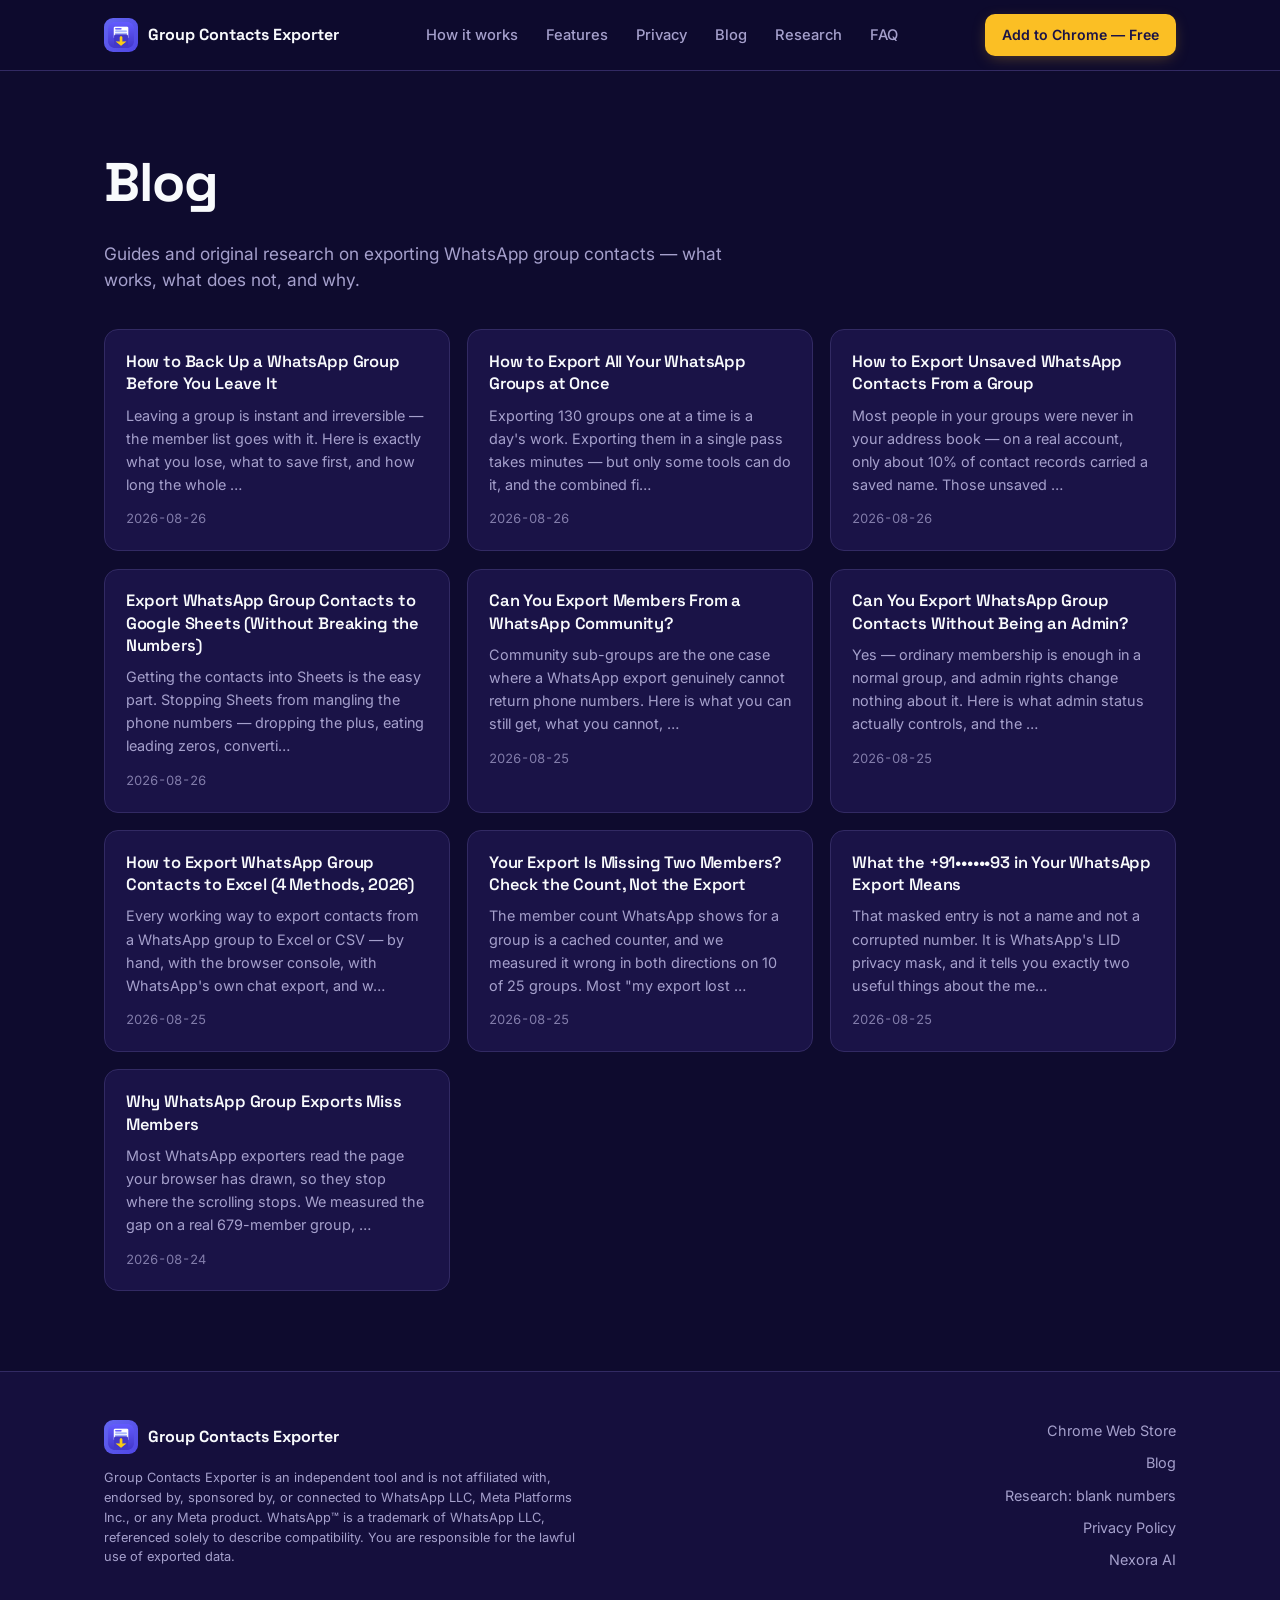
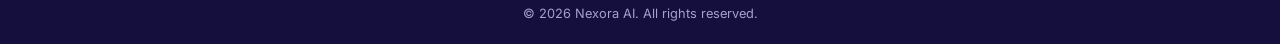
==== commit 250e74ed: "Add four intent-grid pages, restoring the intent-over-moat weighting Site now carries 6 intent pages" ====
--- a/blog/index.html
+++ b/blog/index.html
@@ -102,7 +102,7 @@
       <div class="container">
         <h1>Blog</h1>
         <p class="lede">Guides and original research on exporting WhatsApp group contacts — what works, what does not, and why.</p>
-        <div class="post-grid"><a class="post-card" href="/blog/export-whatsapp-community-members.html"><h3>Can You Export Members From a WhatsApp Community?</h3><p>Community sub-groups are the one case where a WhatsApp export genuinely cannot return phone numbers. Here is what you can still get, what you cannot, …</p><span class="post-date">2026-08-25</span></a><a class="post-card" href="/blog/export-whatsapp-group-contacts-without-admin.html"><h3>Can You Export WhatsApp Group Contacts Without Being an Admin?</h3><p>Yes — ordinary membership is enough in a normal group, and admin rights change nothing about it. Here is what admin status actually controls, and the …</p><span class="post-date">2026-08-25</span></a><a class="post-card" href="/blog/how-to-export-whatsapp-group-contacts.html"><h3>How to Export WhatsApp Group Contacts to Excel (4 Methods, 2026)</h3><p>Every working way to export contacts from a WhatsApp group to Excel or CSV — by hand, with the browser console, with WhatsApp's own chat export, and w…</p><span class="post-date">2026-08-25</span></a><a class="post-card" href="/blog/whatsapp-group-member-count-wrong.html"><h3>Your Export Is Missing Two Members? Check the Count, Not the Export</h3><p>The member count WhatsApp shows for a group is a cached counter, and we measured it wrong in both directions on 10 of 25 groups. Most "my export lost …</p><span class="post-date">2026-08-25</span></a><a class="post-card" href="/blog/whatsapp-lid-privacy-mask.html"><h3>What the +91••••••93 in Your WhatsApp Export Means</h3><p>That masked entry is not a name and not a corrupted number. It is WhatsApp's LID privacy mask, and it tells you exactly two useful things about the me…</p><span class="post-date">2026-08-25</span></a><a class="post-card" href="/blog/whatsapp-group-export-missing-members.html"><h3>Why WhatsApp Group Exports Miss Members</h3><p>Most WhatsApp exporters read the page your browser has drawn, so they stop where the scrolling stops. We measured the gap on a real 679-member group, …</p><span class="post-date">2026-08-24</span></a></div>
+        <div class="post-grid"><a class="post-card" href="/blog/backup-whatsapp-group-before-leaving.html"><h3>How to Back Up a WhatsApp Group Before You Leave It</h3><p>Leaving a group is instant and irreversible — the member list goes with it. Here is exactly what you lose, what to save first, and how long the whole …</p><span class="post-date">2026-08-26</span></a><a class="post-card" href="/blog/export-all-whatsapp-groups-at-once.html"><h3>How to Export All Your WhatsApp Groups at Once</h3><p>Exporting 130 groups one at a time is a day's work. Exporting them in a single pass takes minutes — but only some tools can do it, and the combined fi…</p><span class="post-date">2026-08-26</span></a><a class="post-card" href="/blog/export-unsaved-whatsapp-contacts.html"><h3>How to Export Unsaved WhatsApp Contacts From a Group</h3><p>Most people in your groups were never in your address book — on a real account, only about 10% of contact records carried a saved name. Those unsaved …</p><span class="post-date">2026-08-26</span></a><a class="post-card" href="/blog/export-whatsapp-group-contacts-to-google-sheets.html"><h3>Export WhatsApp Group Contacts to Google Sheets (Without Breaking the Numbers)</h3><p>Getting the contacts into Sheets is the easy part. Stopping Sheets from mangling the phone numbers — dropping the plus, eating leading zeros, converti…</p><span class="post-date">2026-08-26</span></a><a class="post-card" href="/blog/export-whatsapp-community-members.html"><h3>Can You Export Members From a WhatsApp Community?</h3><p>Community sub-groups are the one case where a WhatsApp export genuinely cannot return phone numbers. Here is what you can still get, what you cannot, …</p><span class="post-date">2026-08-25</span></a><a class="post-card" href="/blog/export-whatsapp-group-contacts-without-admin.html"><h3>Can You Export WhatsApp Group Contacts Without Being an Admin?</h3><p>Yes — ordinary membership is enough in a normal group, and admin rights change nothing about it. Here is what admin status actually controls, and the …</p><span class="post-date">2026-08-25</span></a><a class="post-card" href="/blog/how-to-export-whatsapp-group-contacts.html"><h3>How to Export WhatsApp Group Contacts to Excel (4 Methods, 2026)</h3><p>Every working way to export contacts from a WhatsApp group to Excel or CSV — by hand, with the browser console, with WhatsApp's own chat export, and w…</p><span class="post-date">2026-08-25</span></a><a class="post-card" href="/blog/whatsapp-group-member-count-wrong.html"><h3>Your Export Is Missing Two Members? Check the Count, Not the Export</h3><p>The member count WhatsApp shows for a group is a cached counter, and we measured it wrong in both directions on 10 of 25 groups. Most "my export lost …</p><span class="post-date">2026-08-25</span></a><a class="post-card" href="/blog/whatsapp-lid-privacy-mask.html"><h3>What the +91••••••93 in Your WhatsApp Export Means</h3><p>That masked entry is not a name and not a corrupted number. It is WhatsApp's LID privacy mask, and it tells you exactly two useful things about the me…</p><span class="post-date">2026-08-25</span></a><a class="post-card" href="/blog/whatsapp-group-export-missing-members.html"><h3>Why WhatsApp Group Exports Miss Members</h3><p>Most WhatsApp exporters read the page your browser has drawn, so they stop where the scrolling stops. We measured the gap on a real 679-member group, …</p><span class="post-date">2026-08-24</span></a></div>
       </div>
     </section>
   </main>
